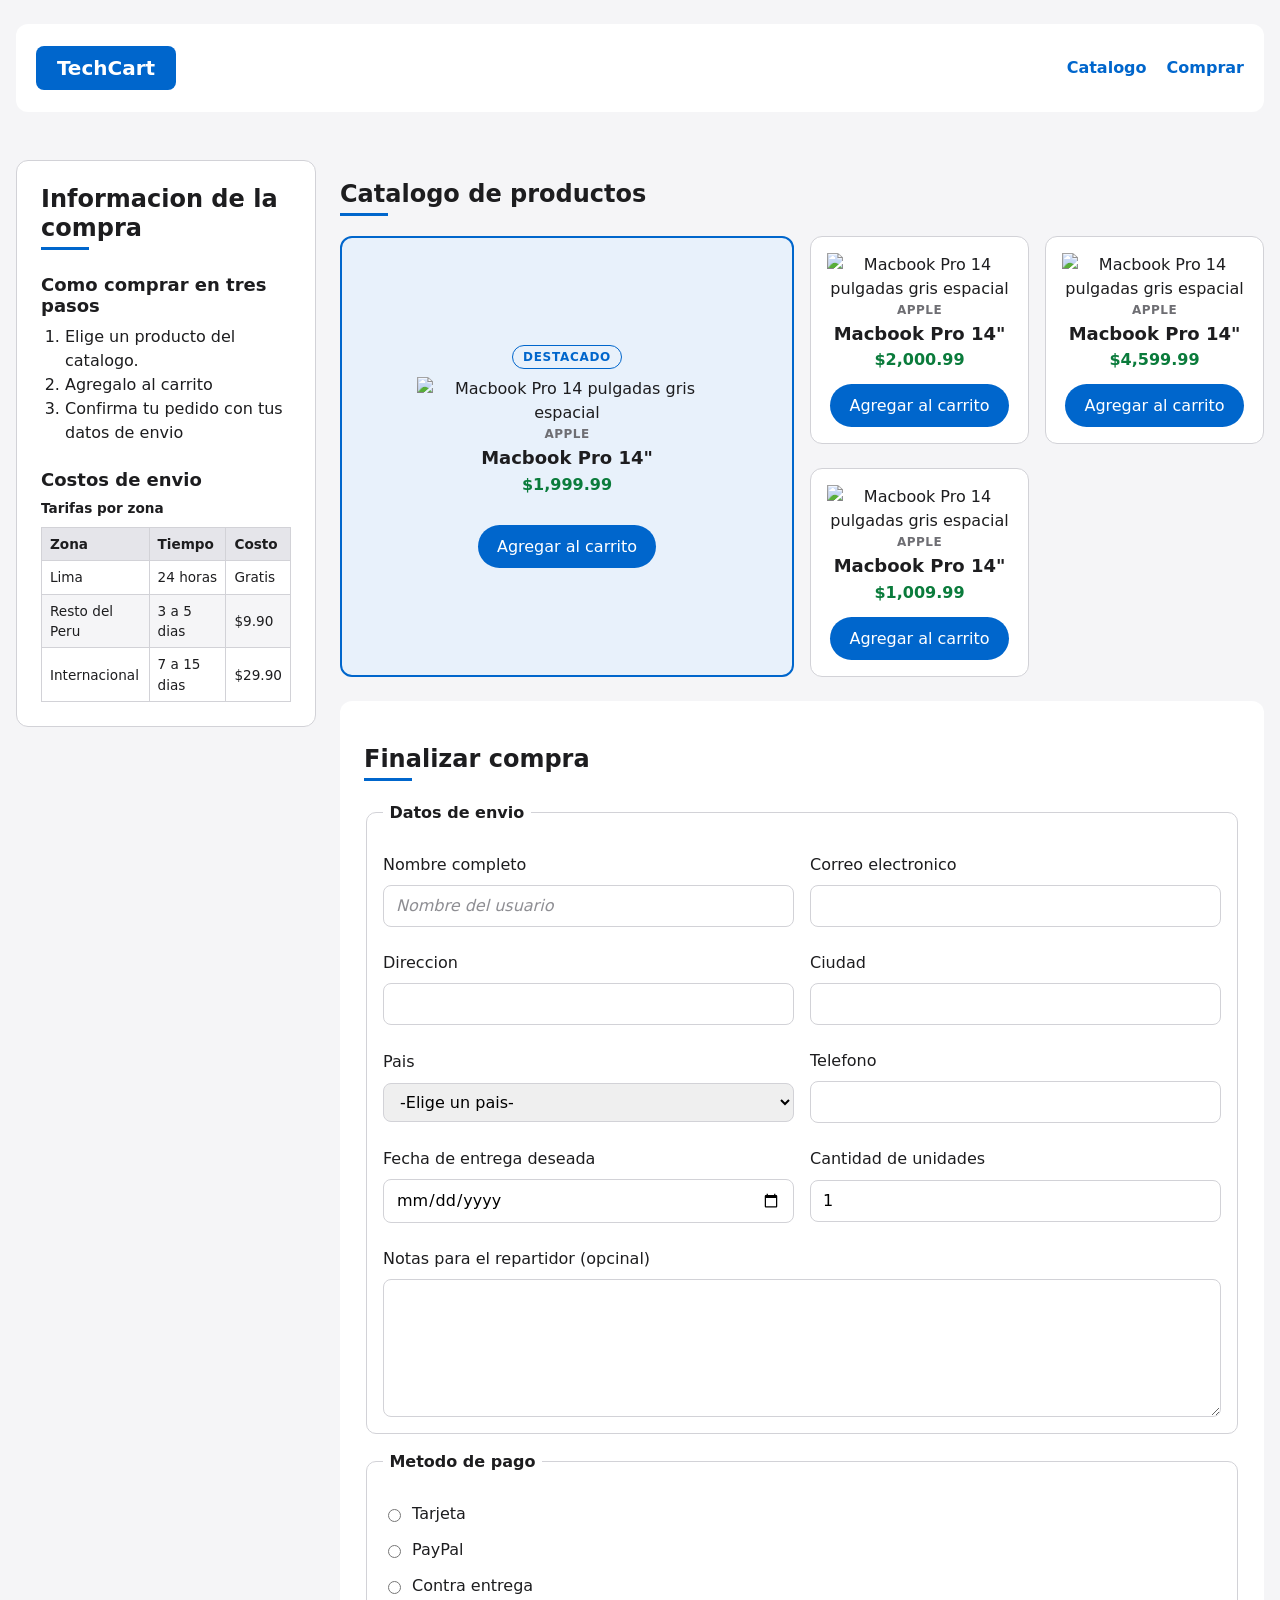
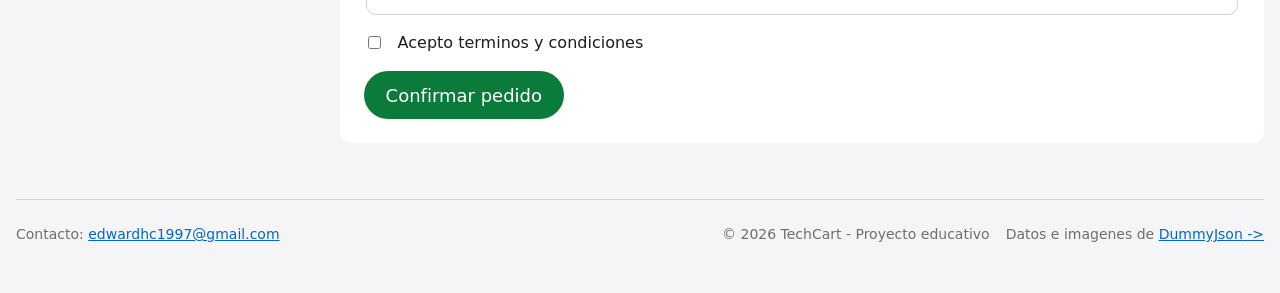
==== G17-Front/index.html @ df603007 "Primer commit: proyectos frontend" ====
<!DOCTYPE html> <!--html v5-->
<html lang="es">
<head>
    <meta charset="UTF-8"/>
    <meta name="viewport" content="width=device-width, initial-scale=1.0"/>
    <title>TechCart - Tienda electrónica</title>
    <link rel="stylesheet" href="./css/styles.css">
</head>
<body>
    <!-- ENCABEZADO -->
    <header>
        <h1>TechCart</h1>   
        <nav aria-label="Principal">
            <ul>
                <li>
                    <a href="#catalogo">
                        Catalogo
                    </a>
                </li>
                <li>
                    <a href="#compra">
                        Comprar
                    </a>
                </li>
            </ul>
        </nav>
    </header>
    <!-- CONTENIDO PRINCIPAL -->
    <main>
        <section id="catalogo">
            <h2>Catalogo de productos</h2>
            <div class="productos">
                <article class="destacado">
                    <figure>
                        <img src="https://www.appleperu.pe/wp-content/uploads/macbook-pro-retina.jpg" alt="Macbook Pro 14 pulgadas gris espacial" width="200"/>
                        <figcaption>Apple</figcaption>
                    </figure>
                    <h3>Macbook Pro 14"</h3>
                    <p><strong>$1,999.99</strong></p>
                    <button type="button">Agregar al carrito</button>
                </article>
                <article>
                    <figure>
                        <img src="https://encrypted-tbn1.gstatic.com/shopping?q=tbn:ANd9GcS1eCKck5yyiDW08v0Uuzc-LssM4iJC3ttkPCbGSW-JpuJpH_OtZoalXeRYyit1DX0tDM9PaF0aedQP_PSy8K1kUc2Un-b1pr0I8YTPaokJFTWsc5nwQYzluZwKWMaS0CKHa9SD7XUSLw&usqp=CAc" alt="Macbook Pro 14 pulgadas gris espacial" width="200"/>
                        <figcaption>Apple</figcaption>
                    </figure>
                    <h3>Macbook Pro 14"</h3>
                    <p><strong>$2,000.99</strong></p>
                    <button type="button">Agregar al carrito</button>
                </article>
                <article>
                    <figure>
                        <img src="https://cdsassets.apple.com/live/SZLF0YNV/images/sp/111902_mbp14-silver2.png" alt="Macbook Pro 14 pulgadas gris espacial" width="200"/>
                        <figcaption>Apple</figcaption>
                    </figure>
                    <h3>Macbook Pro 14"</h3>
                    <p><strong>$4,599.99</strong></p>
                    <button type="button">Agregar al carrito</button>
                </article>
                <article>
                    <figure>
                        <img src="https://www.appleperu.pe/wp-content/uploads/1990-1.jpg" alt="Macbook Pro 14 pulgadas gris espacial" width="200"/>
                        <figcaption>Apple</figcaption>
                    </figure>
                    <h3>Macbook Pro 14"</h3>
                    <p><strong>$1,009.99</strong></p>
                    <button type="button">Agregar al carrito</button>
                </article>
            <div>
        </section>
        <section id="compra">
            <h2>Finalizar compra</h2>
            <form action="">
                <fieldset class="envio">
                    <legend>Datos de envio</legend>
                    <p>
                        <label for="nombre">Nombre completo</label><br/>
                        <input type="text"  id="nombre" name="nombre" required minlength="3" autocomplete="name" placeholder="Nombre del usuario">
                    </p>
                    <p>
                        <label for="email">Correo electronico</label><br/>
                        <input type="email" id="email" name="email" required autocomplete="email">
                    </p>
                    <p>
                        <label for="direccion">Direccion</label><br/>
                        <input type="text" id="direccion" name="direccion" required minlength="5" autocomplete="address-line1">
                    </p>
                    <p>
                        <label for="ciudad">Ciudad</label><br/>
                        <input type="text" id="ciudad" name="ciudad" list="ciudades" required autocomplete="address-level2">    
                        <datalist id="ciudades">
                            <option value="Lima"></option>
                            <option value="Bogota"></option>
                            <option value="Ciudade de Mexico"></option>
                            <option value="Buenos Aires"></option>
                            <option value="Madrid"></option>
                        </datalist>
                    </p>
                    <p>
                        <label for="pais">Pais</label><br/>
                        <select name="pais" id="pais" required>
                            <option value="">-Elige un pais-</option>
                            <option value="pe">Peru</option>
                            <option value="co">Colombia</option>
                            <option value="mx">Mexico</option>
                            <option value="ar">Argentina</option>
                            <option value="es">Espana</option>
                        </select>
                    </p>
                    <p>
                        <label for="telefono">Telefono</label><br/>
                        <input type="tel" id="telefono" pattern="[0-9]{7,}" title="Solo numeros, al menos 7 digitos" autocomplete="tel">
                    </p>
                    <p>
                        <label for="fecha">Fecha de entrega deseada</label><br/>
                        <input type="date" id="fecha" name="fecha">
                    </p>
                    <p>
                        <label for="cantidad">Cantidad de unidades</label>
                        <input type="number" id="cantidad" name="cantidad" min="1" max="10" step="1" value="1" required>
                    </p>
                    <p class="campo-ancho">
                        <label for="notas">Notas para el repartidor (opcinal)</label>
                        <textarea name="notas" id="notas" rows="5" maxlength="200"></textarea>
                    </p>
                </fieldset>
                <fieldset>
                    <legend>Metodo de pago</legend>
                    <p>
                        <input type="radio" id="pago-tarjeta" name="pago" value="tarjeta" required>
                        <label for="pago-tarjeta">Tarjeta</label>
                    </p>
                    <p>
                        <input type="radio" id="pago-paypal" name="pago" value="paypal">
                        <label for="pago-paypal">PayPal</label>
                    </p>
                    <p>
                        <input type="radio" id="pago-contra" name="pago" value="contraentrega">
                        <label for="pago-contra">Contra entrega</label>
                    </p>
                </fieldset>
                <p>
                    <input type="checkbox" id="terminos" name="terminos" required>
                    <label for="terminos">Acepto terminos y condiciones</label>
                </p>
                <button type="submit">Confirmar pedido</button>
            </form>
        </section>
    </main>
    <aside>
            <h2>Informacion de la compra</h2>
            <h3>Como comprar en tres pasos</h3>
            <ol>
                <li>Elige un producto del catalogo.</li>
                <li>Agregalo al carrito</li>
                <li>Confirma tu pedido con tus datos de envio</li>
            </ol>

            <h3>Costos de envio</h3>
            <table>
                <caption>Tarifas por zona</caption>
                <thead>
                    <tr>
                        <th>Zona</th>
                        <th>Tiempo</th>
                        <th>Costo</th>
                    </tr>
                </thead>
                <tbody>
                    <tr>
                        <td>Lima</td>
                        <td>24 horas</td>
                        <td>Gratis</td>
                    </tr>
                    <tr>
                        <td>Resto del Peru</td>
                        <td>3 a 5 dias</td>
                        <td>$9.90</td>
                    </tr>
                    <tr>
                        <td>Internacional</td>
                        <td>7 a 15 dias</td>
                        <td>$29.90</td>
                    </tr>
                </tbody>
            </table>
    </aside>
    <!-- Footer -->
    <footer>
        <p>&copy; 2026 TechCart - Proyecto educativo</p>
        <p>Datos e imagenes de <a href="https://dummyjson.com" target="_blank" rel="noopener">DummyJson</a></p>
        <address>Contacto: <a href="mailto:edwardhc1997@gmail.com">edwardhc1997@gmail.com</a></address>
    </footer>
</body>
</html>
---- G17-Front/css/styles.css ----
header{
    display: flex;
    flex-direction: column;
    align-items: center;
    background-color: #fff;
    padding: 1rem 1.25rem;
    border-radius: 12px;
    margin-bottom: 1.5rem;
    gap: 16px;
}
/* id ? no, clase ? no, selector -> Si, tenemos header-h1 */
header h1 {
    display: flex;
    flex-flow: row wrap;
    justify-content: center;
    align-items: center ;
    width: 140px;
    height: 44px;
    background-color: #0066cc;
    color: #fff;
    border-radius: 8px;
    font-size: 20px;
    margin: 0;
}
aside{
    display: flex;
    flex-direction: column;
    align-items: stretch;
    gap: 8px;
    background-color: #fff;
    border: 1px solid #d2d2d7;
    border-radius: 12px;
    padding: 1.5rem;
    overflow-x: auto;
}
aside h2, aside h3, aside ol {margin: 0;}
aside h3 {margin-top: 16px;}
/* aside h2::after {
    margin-left: auto;
    margin-right: auto;
} */
aside ol{
    padding-left: 1.5rem;
}
aside table{
    font-size: 0.85rem;
}
aside th, aside td{
    padding: 6px 8px;
}
table{
    width: 100%;
    border-collapse: collapse;
}
caption{
    font-weight: 600;
    text-align: left;
    margin-bottom: 0.5rem;
}
th, td {
    border: 1px solid #d2d2d7;
    padding: 0.5rem 0.75rem;
    text-align: left;
}
th {
    background-color: #e5e5ea;
}
body {
    font-family: system-ui, -apple-system, "Segoe UI", Roboto, san-serif;
    line-height: 1.5;
    color: #1d1d1f;
    background-color: #f5f5f7;
    box-sizing: border-box;
    max-width: 1100px;
    margin-inline: auto; 
    padding: 1rem;
    display: grid;
    grid-template-columns: minmax(0, 1fr);
    grid-template-areas: 
        "cabecera"
        "lateral"
        "contenido"
        "pie";
    grid-auto-rows: auto auto 1fr auto;
    gap: 24px;
    min-height: 100vh;
}
/* id -> clase -> etiqueta (1) */
h1 { color: #0066cc; font-size: 2rem;} 
h2{ font-size: clamp(1.25rem, 1rem + 1,2vw, 1.5rem);}
h2::after{
    content: "";
    display: block;
    width: 3rem;
    height: 3px;
    background-color: #0066cc;
    margin-top: 0.25rem;
}
h3{font-size: 1.125rem;}
h1,h2,h3 {line-height: 1.2;} 
figcaption{
    font-size: 0.75rem; 
    font-weight: 600;
    color: rgb(110, 110, 115);
    text-transform: uppercase;
    letter-spacing: 0.04em;
}
article{
    /* 0 : no crece, 0 : no se enconge, 200px de base */
    /* flex: 0 0 200px;  */
    display: flex;
    flex-direction: column;
    text-align: center; 
    background-color: #fff;
    border: 1px solid #d2d2d7;
    border-radius: 12px;
    padding: 1rem;
}
article img {
    height: auto;
    aspect-ratio: 1;
    object-fit: contain;
}
article button {
    margin-top: auto;
    align-self: center;
}
article h3 {
    margin: 0.25rem 0;
}
article p {
    margin: 0 0 0.75rem;
}
a {color: #0066cc;}
strong {color : hsl(146 85% 26%);}
button{
    background-color: #0066cc;
    color: #fff;
    cursor: pointer;
    border: 0;
    border-radius: 999px;
    padding: 0.6em 1.2em;
}

/* ID */
#compra{
    background-color: #fff;
    border-radius: 12px;
    padding: 1.5rem;
    margin-top: 24px;
}
#compra p {
    display: flex;
    flex-direction: row;
    gap: 8px;
    /* modifica el eje vertical */
    align-items: center;
    flex-wrap: wrap;
}
#compra br {
    display: none;
}
#compra fieldset label {
    flex: 0 0 180px;
}
fieldset{
    border: 1px solid #d2d2d7;
    border-radius: 10px;
    padding: 1rem;
    margin-bottom: 1rem;
}
fieldset p{
    margin: 0.75rem 0;
}
fieldset p:last-child{
    margin-bottom: 0;
}
legend {
    font-weight: 600;
    padding: 0 0.4rem;
}
#compra input,
#compra select,
#compra textarea {
    flex: 0 1 320px;
    min-width: 0;
    padding: 0.5rem 0.75rem;
    border: 1px solid #d2d2d7;
    border-radius: 8px;
}
#compra input[type="radio"], 
#compra input[type="checkbox"] {
    flex: 0 0 auto;
}
#compra[type="radio"] + label,
#compra [type="checkbox"] + label {
    margin-left: 0.35rem;
}
#compra input:user-invalid,
#compra select:user-invalid,
#compra textarea:user-invalid {
    border-color: #c0392b;
}
/* DESCENDIENTE E HIJO DIRECTO */
nav > ul {
    list-style: none; 
    padding: 0; 
    display: flex;
    /* horizontal y 20 pixeles verticales gap : 10px 20px */
    gap: 20px; 
}

nav a {text-decoration: none; font-weight: 600;}
/* ATRIBUTO */
button[type="submit"]{background-color: hsl(146 85% 26%); font-size: 1.125rem;}


/* PSEUDO-CLASES */

nav a:hover{
    text-decoration: underline;
}
button:hover{
    filter: brightness(1.1);
}
tbody tr:nth-child(even) {
    background-color: #f5f5f7;
}
tbody tr:hover{
    background-color: rgba(0 , 102, 204, 0.08);
}
a:focus-visible,
button:focus-visible,
select:focus-visible,
input:focus-visible,
textarea:focus-visible{
    outline: 3px solid #0066cc;
    outline-offset: 2px;
}
::placeholder { 
    color: #8e8e93;
    font-style: italic;
}
.destacado::before {
    content: "Destacado";
    align-self: center;
    display: inline-block;
    color: #0066cc;
    font-size: 0.75rem;
    font-weight: 700;
    text-transform: uppercase;
    letter-spacing: 0.06em;
    border: 1px solid #0066cc;
    border-radius: 999px;
    padding: 0.15rem 0.6rem;
    margin-bottom: 0.5rem;
}
a[target="_blank"]::after{
    content: " ->";
}

/* Herencia */
input, select, textarea, button{
    font: inherit
}
figure{
    margin: 0 0 0 0;
}

.destacado {
    background-color: #e8f1fb; 
    border-color: #0066cc;
    border-width: 2px;
    justify-content: center;
}
.destacado img {
    width: 100%;
    max-width: 300px;
}
.destacado button{
    margin-top: 16px;
}
footer {
    display: flex;
    flex-wrap: wrap;
    align-items: center;
    gap: 16px;
    margin-top: 2rem;
    padding: 1.5rem 0;
    border-top: 1px solid #d2d2d7;
    text-align: center;
    color: #6e6e73;
    font-size: 0.875rem;
}
footer p,
footer address {
    margin: 0;
}
footer address{
    order: -1;
    margin-right: auto;
    font-style: normal;
}
.productos{
    display: grid;
    grid-template-columns: repeat(auto-fill, minmax(200px,1fr));
    /* primero filas / columnas */
    gap: 24px 16px;
}
header{grid-area: cabecera;}
main{grid-area: contenido;}
aside{grid-area: lateral; align-self: start;}
footer{grid-area: pie;}
.envio{
    display: grid;
    grid-template-columns: 1fr;
    gap: 0 16px;
}
#compra .envio label,
#compra .envio input,
#compra .envio select,
#compra .envio textarea {
    flex-basis: 100%;
}
.campo-ancho { 
    grid-column: 1/-1;
}

@media(min-width: 48em) {
    header {
        flex-direction: row;
        justify-content: space-between;
        align-items: center;
    }
    .productos {
        grid-auto-rows: 1fr;
    }
    .destacado {
        grid-column: span 2;
        grid-row: span 2;
    }
    .envio {
        grid-template-columns: 1fr 1fr;
    }
}
@media(min-width : 64em) {
    body {
        grid-template-columns: 300px minmax(0, 1fr);
        grid-template-areas: 
        "cabecera cabecera"
        "lateral contenido"
        "pie pie";
        grid-template-rows: auto 1fr auto;
    }
}
@media (min-width: 75em) {
    body {
        max-width: 1280px;
    }
}
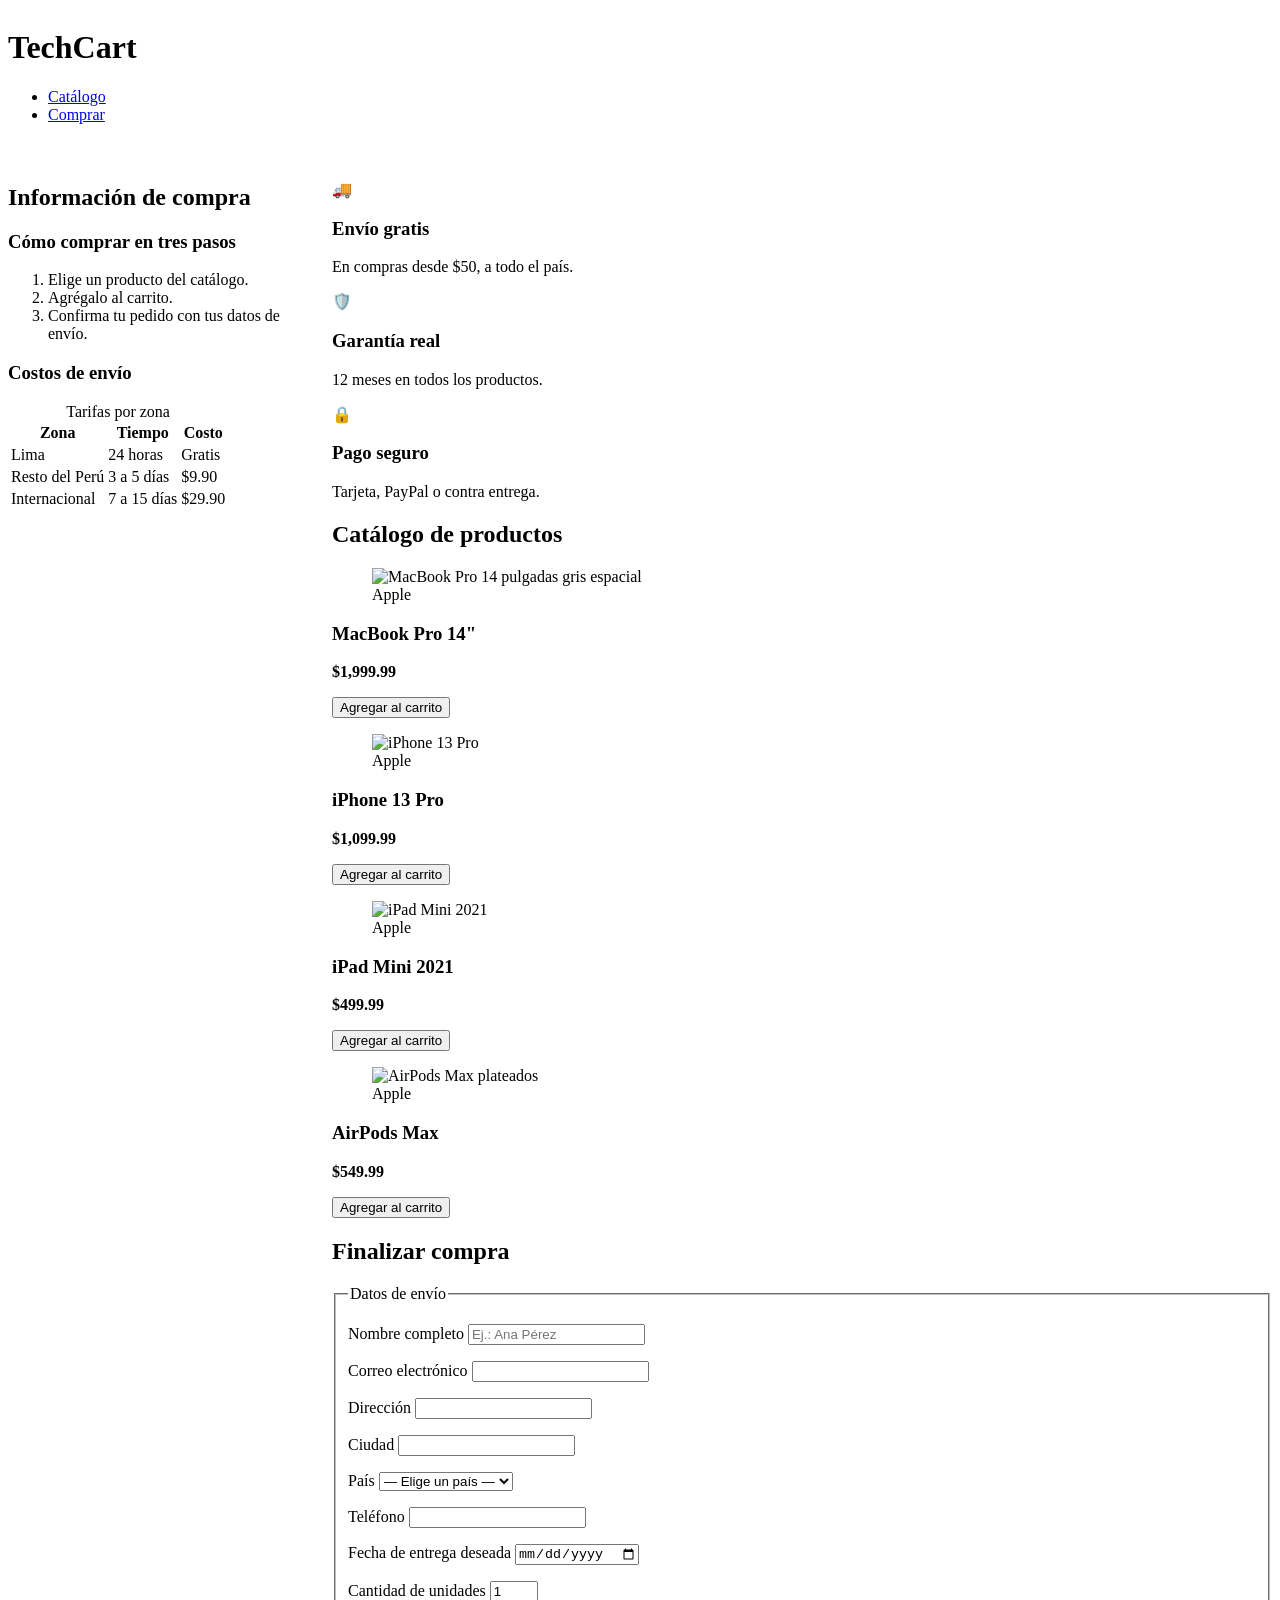
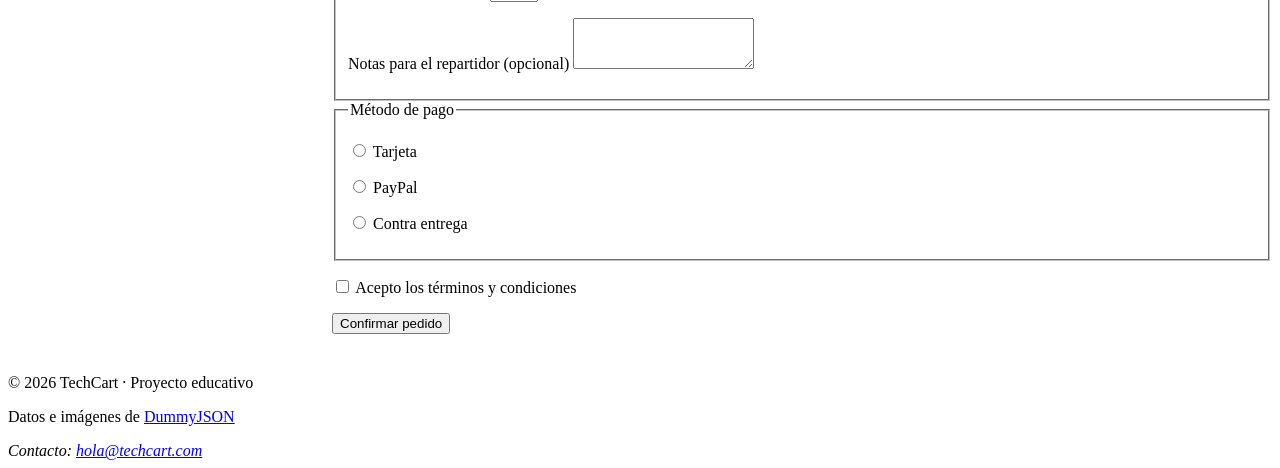
==== commit 80bead30: "actividad clase 8 y 9(1,2,3)" ====
--- a/G17-Front/index.html
+++ b/G17-Front/index.html
@@ -1,195 +1,371 @@
-<!DOCTYPE html> <!--html v5-->
+<!DOCTYPE html>
+
 <html lang="es">
 <head>
-    <meta charset="UTF-8"/>
-    <meta name="viewport" content="width=device-width, initial-scale=1.0"/>
-    <title>TechCart - Tienda electrónica</title>
-    <link rel="stylesheet" href="./css/styles.css">
+  <meta charset="UTF-8" />
+  <meta name="viewport" content="width=device-width, initial-scale=1.0" />
+  <title>TechCart — Tienda de electrónica</title>
+
+  <link rel="stylesheet" href="./css/styles.css" />
+
+  <script src="https://cdn.jsdelivr.net/npm/@tailwindcss/browser@4"></script>
+  <script defer src="./js/main.js"></script>
+  <style type="text/tailwindcss">
+    
+    @theme {
+
+      --color-marca:        #0066cc;
+      --color-sobre-marca:  #fff;
+      --color-exito:        hsl(146 85% 26%);
+      --color-error:        #c0392b;
+      --color-fondo:        #f5f5f7;
+      --color-fondo-suave:  #e5e5ea;
+      --color-tarjeta:      #fff;
+      --color-resalte:      #e8f1fb;
+      --color-texto:        #1d1d1f;
+      --color-texto-suave:  #6e6e73;
+      --color-borde:        #d2d2d7;
+
+      --radius-tarjeta: 12px;
+
+      --font-sans: system-ui, -apple-system, "Segoe UI", Roboto, sans-serif;
+
+      --text-seccion: clamp(1.25rem, 1rem + 1.2vw, 1.5rem);
+
+      --animate-aparecer: aparecer 0.5s ease-out backwards;
+      --animate-latido:   latido 1.6s ease-in-out infinite alternate;
+
+      --breakpoint-monitor: 75rem;
+
+      --container-pagina: 1100px;
+      --container-ancha:  1280px;
+    }
+
+    @media (prefers-color-scheme: dark) {
+      :root {
+        --color-marca:        #3d9bff;
+        --color-sobre-marca:  #0b1220;
+        --color-exito:        #30d158;
+        --color-error:        #ff6b5e;
+        --color-fondo:        #111114;
+        --color-fondo-suave:  #2c2c2e;
+        --color-tarjeta:      #1d1d1f;
+        --color-resalte:      #0e2439;
+        --color-texto:        #f5f5f7;
+        --color-texto-suave:  #a1a1a6;
+        --color-borde:        #3a3a3c;
+      }
+    }
+
+    @layer components {
+
+      .tarjeta {
+        @apply bg-tarjeta border border-borde rounded-tarjeta p-4;
+      }
+
+      .boton {
+        @apply bg-marca text-sobre-marca cursor-pointer rounded-full px-[1.2em] py-[0.6em]
+               transition-[transform,filter] duration-150
+               hover:brightness-110 hover:-translate-y-px
+               focus-visible:brightness-110 focus-visible:-translate-y-px
+               active:translate-y-0 active:scale-95
+               focus-visible:outline-3 focus-visible:outline-marca focus-visible:outline-offset-2
+               motion-reduce:transition-none;
+      }
+
+      .campo {
+        @apply basis-full min-w-0 px-3 py-2 border border-borde rounded-lg
+               bg-fondo text-texto
+               placeholder:text-texto-suave placeholder:italic
+               user-invalid:border-error
+               focus-visible:outline-3 focus-visible:outline-marca focus-visible:outline-offset-2;
+      }
+
+      .titulo-seccion {
+        @apply text-seccion leading-tight
+               after:content-[''] after:block after:w-12 after:h-[3px]
+               after:bg-marca after:mt-1;
+      }
+    }
+  </style>
 </head>
-<body>
-    <!-- ENCABEZADO -->
-    <header>
-        <h1>TechCart</h1>   
-        <nav aria-label="Principal">
-            <ul>
-                <li>
-                    <a href="#catalogo">
-                        Catalogo
-                    </a>
-                </li>
-                <li>
-                    <a href="#compra">
-                        Comprar
-                    </a>
-                </li>
-            </ul>
-        </nav>
-    </header>
-    <!-- CONTENIDO PRINCIPAL -->
-    <main>
-        <section id="catalogo">
-            <h2>Catalogo de productos</h2>
-            <div class="productos">
-                <article class="destacado">
-                    <figure>
-                        <img src="https://www.appleperu.pe/wp-content/uploads/macbook-pro-retina.jpg" alt="Macbook Pro 14 pulgadas gris espacial" width="200"/>
-                        <figcaption>Apple</figcaption>
-                    </figure>
-                    <h3>Macbook Pro 14"</h3>
-                    <p><strong>$1,999.99</strong></p>
-                    <button type="button">Agregar al carrito</button>
-                </article>
-                <article>
-                    <figure>
-                        <img src="https://encrypted-tbn1.gstatic.com/shopping?q=tbn:ANd9GcS1eCKck5yyiDW08v0Uuzc-LssM4iJC3ttkPCbGSW-JpuJpH_OtZoalXeRYyit1DX0tDM9PaF0aedQP_PSy8K1kUc2Un-b1pr0I8YTPaokJFTWsc5nwQYzluZwKWMaS0CKHa9SD7XUSLw&usqp=CAc" alt="Macbook Pro 14 pulgadas gris espacial" width="200"/>
-                        <figcaption>Apple</figcaption>
-                    </figure>
-                    <h3>Macbook Pro 14"</h3>
-                    <p><strong>$2,000.99</strong></p>
-                    <button type="button">Agregar al carrito</button>
-                </article>
-                <article>
-                    <figure>
-                        <img src="https://cdsassets.apple.com/live/SZLF0YNV/images/sp/111902_mbp14-silver2.png" alt="Macbook Pro 14 pulgadas gris espacial" width="200"/>
-                        <figcaption>Apple</figcaption>
-                    </figure>
-                    <h3>Macbook Pro 14"</h3>
-                    <p><strong>$4,599.99</strong></p>
-                    <button type="button">Agregar al carrito</button>
-                </article>
-                <article>
-                    <figure>
-                        <img src="https://www.appleperu.pe/wp-content/uploads/1990-1.jpg" alt="Macbook Pro 14 pulgadas gris espacial" width="200"/>
-                        <figcaption>Apple</figcaption>
-                    </figure>
-                    <h3>Macbook Pro 14"</h3>
-                    <p><strong>$1,009.99</strong></p>
-                    <button type="button">Agregar al carrito</button>
-                </article>
-            <div>
-        </section>
-        <section id="compra">
-            <h2>Finalizar compra</h2>
-            <form action="">
-                <fieldset class="envio">
-                    <legend>Datos de envio</legend>
-                    <p>
-                        <label for="nombre">Nombre completo</label><br/>
-                        <input type="text"  id="nombre" name="nombre" required minlength="3" autocomplete="name" placeholder="Nombre del usuario">
-                    </p>
-                    <p>
-                        <label for="email">Correo electronico</label><br/>
-                        <input type="email" id="email" name="email" required autocomplete="email">
-                    </p>
-                    <p>
-                        <label for="direccion">Direccion</label><br/>
-                        <input type="text" id="direccion" name="direccion" required minlength="5" autocomplete="address-line1">
-                    </p>
-                    <p>
-                        <label for="ciudad">Ciudad</label><br/>
-                        <input type="text" id="ciudad" name="ciudad" list="ciudades" required autocomplete="address-level2">    
-                        <datalist id="ciudades">
-                            <option value="Lima"></option>
-                            <option value="Bogota"></option>
-                            <option value="Ciudade de Mexico"></option>
-                            <option value="Buenos Aires"></option>
-                            <option value="Madrid"></option>
-                        </datalist>
-                    </p>
-                    <p>
-                        <label for="pais">Pais</label><br/>
-                        <select name="pais" id="pais" required>
-                            <option value="">-Elige un pais-</option>
-                            <option value="pe">Peru</option>
-                            <option value="co">Colombia</option>
-                            <option value="mx">Mexico</option>
-                            <option value="ar">Argentina</option>
-                            <option value="es">Espana</option>
-                        </select>
-                    </p>
-                    <p>
-                        <label for="telefono">Telefono</label><br/>
-                        <input type="tel" id="telefono" pattern="[0-9]{7,}" title="Solo numeros, al menos 7 digitos" autocomplete="tel">
-                    </p>
-                    <p>
-                        <label for="fecha">Fecha de entrega deseada</label><br/>
-                        <input type="date" id="fecha" name="fecha">
-                    </p>
-                    <p>
-                        <label for="cantidad">Cantidad de unidades</label>
-                        <input type="number" id="cantidad" name="cantidad" min="1" max="10" step="1" value="1" required>
-                    </p>
-                    <p class="campo-ancho">
-                        <label for="notas">Notas para el repartidor (opcinal)</label>
-                        <textarea name="notas" id="notas" rows="5" maxlength="200"></textarea>
-                    </p>
-                </fieldset>
-                <fieldset>
-                    <legend>Metodo de pago</legend>
-                    <p>
-                        <input type="radio" id="pago-tarjeta" name="pago" value="tarjeta" required>
-                        <label for="pago-tarjeta">Tarjeta</label>
-                    </p>
-                    <p>
-                        <input type="radio" id="pago-paypal" name="pago" value="paypal">
-                        <label for="pago-paypal">PayPal</label>
-                    </p>
-                    <p>
-                        <input type="radio" id="pago-contra" name="pago" value="contraentrega">
-                        <label for="pago-contra">Contra entrega</label>
-                    </p>
-                </fieldset>
-                <p>
-                    <input type="checkbox" id="terminos" name="terminos" required>
-                    <label for="terminos">Acepto terminos y condiciones</label>
-                </p>
-                <button type="submit">Confirmar pedido</button>
-            </form>
-        </section>
-    </main>
-    <aside>
-            <h2>Informacion de la compra</h2>
-            <h3>Como comprar en tres pasos</h3>
-            <ol>
-                <li>Elige un producto del catalogo.</li>
-                <li>Agregalo al carrito</li>
-                <li>Confirma tu pedido con tus datos de envio</li>
-            </ol>
-
-            <h3>Costos de envio</h3>
-            <table>
-                <caption>Tarifas por zona</caption>
-                <thead>
-                    <tr>
-                        <th>Zona</th>
-                        <th>Tiempo</th>
-                        <th>Costo</th>
-                    </tr>
-                </thead>
-                <tbody>
-                    <tr>
-                        <td>Lima</td>
-                        <td>24 horas</td>
-                        <td>Gratis</td>
-                    </tr>
-                    <tr>
-                        <td>Resto del Peru</td>
-                        <td>3 a 5 dias</td>
-                        <td>$9.90</td>
-                    </tr>
-                    <tr>
-                        <td>Internacional</td>
-                        <td>7 a 15 dias</td>
-                        <td>$29.90</td>
-                    </tr>
-                </tbody>
-            </table>
-    </aside>
-    <!-- Footer -->
-    <footer>
-        <p>&copy; 2026 TechCart - Proyecto educativo</p>
-        <p>Datos e imagenes de <a href="https://dummyjson.com" target="_blank" rel="noopener">DummyJson</a></p>
-        <address>Contacto: <a href="mailto:edwardhc1997@gmail.com">edwardhc1997@gmail.com</a></address>
-    </footer>
+
+<body class="bg-fondo text-texto max-w-pagina monitor:max-w-ancha mx-auto p-4 lg:p-5 monitor:p-7">
+
+  <header class="flex flex-col items-start gap-4 bg-tarjeta rounded-tarjeta py-4 px-5
+                 md:flex-row md:justify-between md:items-center">
+
+    <h1 class="flex items-center justify-center w-35 h-11 bg-marca text-sobre-marca rounded-lg text-xl">TechCart</h1>
+
+    <nav aria-label="Principal">
+
+      <ul class="flex gap-5">
+        <li><a class="text-marca font-semibold no-underline hover:underline" href="#catalogo">Catálogo</a></li>
+        <li><a class="text-marca font-semibold no-underline hover:underline" href="#compra">Comprar</a></li>
+      </ul>
+    </nav>
+  </header>
+
+  <main>
+
+    <section class="grid grid-cols-[repeat(auto-fit,minmax(min(150px,100%),1fr))] gap-4 mb-6"
+             aria-label="Beneficios de la tienda">
+      <article class="tarjeta text-center">
+        <p class="text-3xl mb-1" aria-hidden="true">🚚</p>
+        <h3 class="text-base leading-tight mb-1">Envío gratis</h3>
+        <p class="text-sm text-texto-suave">En compras desde $50, a todo el país.</p>
+      </article>
+      <article class="tarjeta text-center">
+        <p class="text-3xl mb-1" aria-hidden="true">🛡️</p>
+        <h3 class="text-base leading-tight mb-1">Garantía real</h3>
+        <p class="text-sm text-texto-suave">12 meses en todos los productos.</p>
+      </article>
+      <article class="tarjeta text-center">
+        <p class="text-3xl mb-1" aria-hidden="true">🔒</p>
+        <h3 class="text-base leading-tight mb-1">Pago seguro</h3>
+        <p class="text-sm text-texto-suave">Tarjeta, PayPal o contra entrega.</p>
+      </article>
+    </section>
+
+    <section id="catalogo">
+      <h2 class="titulo-seccion">Catálogo de productos</h2>
+
+      <div class="grid grid-cols-[repeat(auto-fill,minmax(200px,1fr))] gap-y-6 gap-x-4 md:auto-rows-fr">
+
+        <article class="tarjeta group flex flex-col justify-center text-center
+                        bg-resalte border-marca border-2 md:col-span-2 md:row-span-2
+                        transition-[transform,box-shadow] duration-200
+                        hover:-translate-y-1 hover:shadow-lg dark:hover:ring-1 dark:hover:ring-marca
+                        animate-aparecer
+                        motion-reduce:transition-none motion-reduce:animate-none
+                        before:content-['Destacado'] before:inline-block before:self-center
+                        before:text-marca before:text-xs before:font-bold before:uppercase
+                        before:tracking-wider before:border before:border-marca
+                        before:rounded-full before:px-2.5 before:py-0.5 before:mb-2
+                        before:animate-latido motion-reduce:before:animate-none">
+          <figure class="mb-3">
+
+            <img class="w-full max-w-75 aspect-square object-contain dark:brightness-90"
+                 src="https://cdn.dummyjson.com/product-images/laptops/apple-macbook-pro-14-inch-space-grey/thumbnail.webp"
+                 alt="MacBook Pro 14 pulgadas gris espacial" width="200" />
+            <figcaption class="text-xs font-semibold text-texto-suave uppercase tracking-wide">Apple</figcaption>
+          </figure>
+          <h3 class="text-lg leading-tight my-1 group-hover:text-marca">MacBook Pro 14"</h3>
+          <p class="mb-3"><strong class="text-exito">$1,999.99</strong></p>
+
+          <button class="boton self-center mt-4" type="button">Agregar al carrito</button>
+        </article>
+
+        <article class="tarjeta group flex flex-col text-center
+                        transition-[transform,box-shadow] duration-200
+                        hover:-translate-y-1 hover:shadow-lg dark:hover:ring-1 dark:hover:ring-marca
+                        animate-aparecer
+                        motion-reduce:transition-none motion-reduce:animate-none">
+          <figure class="mb-3">
+            <img class="aspect-square object-contain dark:brightness-90"
+                 src="https://cdn.dummyjson.com/product-images/smartphones/iphone-13-pro/thumbnail.webp"
+                 alt="iPhone 13 Pro" width="200" />
+            <figcaption class="text-xs font-semibold text-texto-suave uppercase tracking-wide">Apple</figcaption>
+          </figure>
+          <h3 class="text-lg leading-tight my-1 group-hover:text-marca">iPhone 13 Pro</h3>
+          <p class="mb-3"><strong class="text-exito">$1,099.99</strong></p>
+
+          <button class="boton self-center mt-auto" type="button">Agregar al carrito</button>
+        </article>
+
+        <article class="tarjeta group flex flex-col text-center
+                        transition-[transform,box-shadow] duration-200
+                        hover:-translate-y-1 hover:shadow-lg dark:hover:ring-1 dark:hover:ring-marca
+                        animate-aparecer
+                        motion-reduce:transition-none motion-reduce:animate-none">
+          <figure class="mb-3">
+            <img class="aspect-square object-contain dark:brightness-90"
+                 src="https://cdn.dummyjson.com/product-images/tablets/ipad-mini-2021-starlight/thumbnail.webp"
+                 alt="iPad Mini 2021" width="200" />
+            <figcaption class="text-xs font-semibold text-texto-suave uppercase tracking-wide">Apple</figcaption>
+          </figure>
+          <h3 class="text-lg leading-tight my-1 group-hover:text-marca">iPad Mini 2021</h3>
+          <p class="mb-3"><strong class="text-exito">$499.99</strong></p>
+          <button class="boton self-center mt-auto" type="button">Agregar al carrito</button>
+        </article>
+
+        <article class="tarjeta group flex flex-col text-center
+                        transition-[transform,box-shadow] duration-200
+                        hover:-translate-y-1 hover:shadow-lg dark:hover:ring-1 dark:hover:ring-marca
+                        animate-aparecer
+                        motion-reduce:transition-none motion-reduce:animate-none">
+          <figure class="mb-3">
+            <img class="aspect-square object-contain dark:brightness-90"
+                 src="https://cdn.dummyjson.com/product-images/mobile-accessories/apple-airpods-max-silver/thumbnail.webp"
+                 alt="AirPods Max plateados" width="200" />
+            <figcaption class="text-xs font-semibold text-texto-suave uppercase tracking-wide">Apple</figcaption>
+          </figure>
+          <h3 class="text-lg leading-tight my-1 group-hover:text-marca">AirPods Max</h3>
+          <p class="mb-3"><strong class="text-exito">$549.99</strong></p>
+          <button class="boton self-center mt-auto" type="button">Agregar al carrito</button>
+        </article>
+
+      </div>
+
+    </section>
+
+    <section id="compra" class="bg-tarjeta rounded-tarjeta p-6 mt-6">
+      <h2 class="titulo-seccion">Finalizar compra</h2>
+
+      <form>
+
+        <fieldset class="border border-borde rounded-lg p-4 mb-4 grid grid-cols-1 gap-x-4 md:grid-cols-2">
+          <legend class="font-semibold px-1.5">Datos de envío</legend>
+
+          <p class="flex flex-wrap items-center gap-2 my-3 last:mb-0">
+            <label class="basis-full" for="nombre">Nombre completo</label>
+            <input class="campo" type="text" id="nombre" name="nombre" required minlength="3"
+                   placeholder="Ej.: Ana Pérez" autocomplete="name" />
+          </p>
+
+          <p class="flex flex-wrap items-center gap-2 my-3 last:mb-0">
+            <label class="basis-full" for="email">Correo electrónico</label>
+            <input class="campo" type="email" id="email" name="email" required autocomplete="email" />
+          </p>
+
+          <p class="flex flex-wrap items-center gap-2 my-3 last:mb-0">
+            <label class="basis-full" for="direccion">Dirección</label>
+            <input class="campo" type="text" id="direccion" name="direccion" required minlength="5"
+                   autocomplete="address-line1" />
+          </p>
+
+          <p class="flex flex-wrap items-center gap-2 my-3 last:mb-0">
+            <label class="basis-full" for="ciudad">Ciudad</label>
+            <input class="campo" type="text" id="ciudad" name="ciudad" list="ciudades" required
+                   autocomplete="address-level2" />
+            <datalist id="ciudades">
+              <option value="Lima"></option>
+              <option value="Bogotá"></option>
+              <option value="Ciudad de México"></option>
+              <option value="Buenos Aires"></option>
+              <option value="Madrid"></option>
+            </datalist>
+          </p>
+
+          <p class="flex flex-wrap items-center gap-2 my-3 last:mb-0">
+            <label class="basis-full" for="pais">País</label>
+            <select class="campo" id="pais" name="pais" required>
+              <option value="">— Elige un país —</option>
+              <option value="pe">Perú</option>
+              <option value="co">Colombia</option>
+              <option value="mx">México</option>
+              <option value="ar">Argentina</option>
+              <option value="es">España</option>
+            </select>
+          </p>
+
+          <p class="flex flex-wrap items-center gap-2 my-3 last:mb-0">
+            <label class="basis-full" for="telefono">Teléfono</label>
+            <input class="campo" type="tel" id="telefono" name="telefono" required pattern="[0-9]{7,}"
+                   title="Solo números, al menos 7 dígitos" autocomplete="tel" />
+          </p>
+
+          <p class="flex flex-wrap items-center gap-2 my-3 last:mb-0">
+            <label class="basis-full" for="fecha">Fecha de entrega deseada</label>
+            <input class="campo" type="date" id="fecha" name="fecha" />
+          </p>
+
+          <p class="flex flex-wrap items-center gap-2 my-3 last:mb-0">
+            <label class="basis-full" for="cantidad">Cantidad de unidades</label>
+            <input class="campo" type="number" id="cantidad" name="cantidad" min="1" max="10" step="1"
+                   value="1" required />
+          </p>
+
+          <p class="flex flex-wrap items-center gap-2 my-3 last:mb-0 col-span-full">
+            <label class="basis-full" for="notas">Notas para el repartidor (opcional)</label>
+            <textarea class="campo" id="notas" name="notas" rows="3" maxlength="200"></textarea>
+          </p>
+        </fieldset>
+
+        <fieldset class="border border-borde rounded-lg p-4 mb-4">
+          <legend class="font-semibold px-1.5">Método de pago</legend>
+
+          <p class="flex flex-wrap items-center gap-2 my-3 last:mb-0">
+            <input class="shrink-0 focus-visible:outline-3 focus-visible:outline-marca focus-visible:outline-offset-2"
+                   type="radio" id="pago-tarjeta" name="pago" value="tarjeta" required />
+            <label for="pago-tarjeta">Tarjeta</label>
+          </p>
+          <p class="flex flex-wrap items-center gap-2 my-3 last:mb-0">
+            <input class="shrink-0 focus-visible:outline-3 focus-visible:outline-marca focus-visible:outline-offset-2"
+                   type="radio" id="pago-paypal" name="pago" value="paypal" />
+            <label for="pago-paypal">PayPal</label>
+          </p>
+          <p class="flex flex-wrap items-center gap-2 my-3 last:mb-0">
+            <input class="shrink-0 focus-visible:outline-3 focus-visible:outline-marca focus-visible:outline-offset-2"
+                   type="radio" id="pago-contra" name="pago" value="contraentrega" />
+            <label for="pago-contra">Contra entrega</label>
+          </p>
+        </fieldset>
+
+        <p class="flex flex-wrap items-center gap-2 my-3">
+          <input class="shrink-0 focus-visible:outline-3 focus-visible:outline-marca focus-visible:outline-offset-2"
+                 type="checkbox" id="terminos" name="terminos" required />
+          <label for="terminos">Acepto los términos y condiciones</label>
+        </p>
+
+        <button class="boton bg-exito text-lg disabled:opacity-50 disabled:cursor-not-allowed"
+                type="submit">Confirmar pedido</button>
+      </form>
+    </section>
+
+  </main>
+
+  <aside class="flex flex-col items-stretch gap-2 bg-tarjeta border border-borde rounded-tarjeta p-6 overflow-x-auto">
+    <h2 class="titulo-seccion">Información de compra</h2>
+
+    <h3 class="text-lg leading-tight mt-4">Cómo comprar en tres pasos</h3>
+
+    <ol class="list-decimal pl-6">
+      <li>Elige un producto del catálogo.</li>
+      <li>Agrégalo al carrito.</li>
+      <li>Confirma tu pedido con tus datos de envío.</li>
+    </ol>
+
+    <h3 class="text-lg leading-tight mt-4">Costos de envío</h3>
+    <table class="w-full border-collapse text-sm">
+      <caption class="font-semibold text-left mb-2">Tarifas por zona</caption>
+      <thead>
+        <tr>
+          <th class="border border-borde px-2 py-1.5 text-left bg-fondo-suave">Zona</th>
+          <th class="border border-borde px-2 py-1.5 text-left bg-fondo-suave">Tiempo</th>
+          <th class="border border-borde px-2 py-1.5 text-left bg-fondo-suave">Costo</th>
+        </tr>
+      </thead>
+      <tbody>
+
+        <tr class="even:bg-fondo hover:bg-resalte">
+          <td class="border border-borde px-2 py-1.5">Lima</td>
+          <td class="border border-borde px-2 py-1.5">24 horas</td>
+          <td class="border border-borde px-2 py-1.5">Gratis</td>
+        </tr>
+        <tr class="even:bg-fondo hover:bg-resalte">
+          <td class="border border-borde px-2 py-1.5">Resto del Perú</td>
+          <td class="border border-borde px-2 py-1.5">3 a 5 días</td>
+          <td class="border border-borde px-2 py-1.5">$9.90</td>
+        </tr>
+        <tr class="even:bg-fondo hover:bg-resalte">
+          <td class="border border-borde px-2 py-1.5">Internacional</td>
+          <td class="border border-borde px-2 py-1.5">7 a 15 días</td>
+          <td class="border border-borde px-2 py-1.5">$29.90</td>
+        </tr>
+      </tbody>
+    </table>
+  </aside>
+
+  <footer class="flex flex-wrap items-center gap-4 py-6 border-t border-borde text-texto-suave text-sm">
+    <p>&copy; 2026 TechCart · Proyecto educativo</p>
+    <p>Datos e imágenes de
+      <a class="text-marca after:content-['↗'] after:ml-1"
+         href="https://dummyjson.com" target="_blank" rel="noopener">DummyJSON</a></p>
+
+    <address class="order-first mr-auto not-italic">Contacto:
+      <a class="text-marca" href="mailto:hola@techcart.com">hola@techcart.com</a></address>
+  </footer>
+
 </body>
 </html>
--- a/G17-Front/css/styles.css
+++ b/G17-Front/css/styles.css
@@ -1,360 +1,42 @@
-header{
-    display: flex;
-    flex-direction: column;
-    align-items: center;
-    background-color: #fff;
-    padding: 1rem 1.25rem;
-    border-radius: 12px;
-    margin-bottom: 1.5rem;
-    gap: 16px;
-}
-/* id ? no, clase ? no, selector -> Si, tenemos header-h1 */
-header h1 {
-    display: flex;
-    flex-flow: row wrap;
-    justify-content: center;
-    align-items: center ;
-    width: 140px;
-    height: 44px;
-    background-color: #0066cc;
-    color: #fff;
-    border-radius: 8px;
-    font-size: 20px;
-    margin: 0;
-}
-aside{
-    display: flex;
-    flex-direction: column;
-    align-items: stretch;
-    gap: 8px;
-    background-color: #fff;
-    border: 1px solid #d2d2d7;
-    border-radius: 12px;
-    padding: 1.5rem;
-    overflow-x: auto;
-}
-aside h2, aside h3, aside ol {margin: 0;}
-aside h3 {margin-top: 16px;}
-/* aside h2::after {
-    margin-left: auto;
-    margin-right: auto;
-} */
-aside ol{
-    padding-left: 1.5rem;
-}
-aside table{
-    font-size: 0.85rem;
-}
-aside th, aside td{
-    padding: 6px 8px;
-}
-table{
-    width: 100%;
-    border-collapse: collapse;
-}
-caption{
-    font-weight: 600;
-    text-align: left;
-    margin-bottom: 0.5rem;
-}
-th, td {
-    border: 1px solid #d2d2d7;
-    padding: 0.5rem 0.75rem;
-    text-align: left;
-}
-th {
-    background-color: #e5e5ea;
-}
-body {
-    font-family: system-ui, -apple-system, "Segoe UI", Roboto, san-serif;
-    line-height: 1.5;
-    color: #1d1d1f;
-    background-color: #f5f5f7;
-    box-sizing: border-box;
-    max-width: 1100px;
-    margin-inline: auto; 
-    padding: 1rem;
-    display: grid;
-    grid-template-columns: minmax(0, 1fr);
-    grid-template-areas: 
-        "cabecera"
-        "lateral"
-        "contenido"
-        "pie";
-    grid-auto-rows: auto auto 1fr auto;
-    gap: 24px;
-    min-height: 100vh;
-}
-/* id -> clase -> etiqueta (1) */
-h1 { color: #0066cc; font-size: 2rem;} 
-h2{ font-size: clamp(1.25rem, 1rem + 1,2vw, 1.5rem);}
-h2::after{
-    content: "";
-    display: block;
-    width: 3rem;
-    height: 3px;
-    background-color: #0066cc;
-    margin-top: 0.25rem;
-}
-h3{font-size: 1.125rem;}
-h1,h2,h3 {line-height: 1.2;} 
-figcaption{
-    font-size: 0.75rem; 
-    font-weight: 600;
-    color: rgb(110, 110, 115);
-    text-transform: uppercase;
-    letter-spacing: 0.04em;
-}
-article{
-    /* 0 : no crece, 0 : no se enconge, 200px de base */
-    /* flex: 0 0 200px;  */
-    display: flex;
-    flex-direction: column;
-    text-align: center; 
-    background-color: #fff;
-    border: 1px solid #d2d2d7;
-    border-radius: 12px;
-    padding: 1rem;
-}
-article img {
-    height: auto;
-    aspect-ratio: 1;
-    object-fit: contain;
-}
-article button {
-    margin-top: auto;
-    align-self: center;
-}
-article h3 {
-    margin: 0.25rem 0;
-}
-article p {
-    margin: 0 0 0.75rem;
-}
-a {color: #0066cc;}
-strong {color : hsl(146 85% 26%);}
-button{
-    background-color: #0066cc;
-    color: #fff;
-    cursor: pointer;
-    border: 0;
-    border-radius: 999px;
-    padding: 0.6em 1.2em;
+:root {
+  color-scheme: light dark;
 }
 
-/* ID */
-#compra{
-    background-color: #fff;
-    border-radius: 12px;
-    padding: 1.5rem;
-    margin-top: 24px;
-}
-#compra p {
-    display: flex;
-    flex-direction: row;
-    gap: 8px;
-    /* modifica el eje vertical */
-    align-items: center;
-    flex-wrap: wrap;
-}
-#compra br {
-    display: none;
-}
-#compra fieldset label {
-    flex: 0 0 180px;
-}
-fieldset{
-    border: 1px solid #d2d2d7;
-    border-radius: 10px;
-    padding: 1rem;
-    margin-bottom: 1rem;
-}
-fieldset p{
-    margin: 0.75rem 0;
-}
-fieldset p:last-child{
-    margin-bottom: 0;
-}
-legend {
-    font-weight: 600;
-    padding: 0 0.4rem;
-}
-#compra input,
-#compra select,
-#compra textarea {
-    flex: 0 1 320px;
-    min-width: 0;
-    padding: 0.5rem 0.75rem;
-    border: 1px solid #d2d2d7;
-    border-radius: 8px;
-}
-#compra input[type="radio"], 
-#compra input[type="checkbox"] {
-    flex: 0 0 auto;
-}
-#compra[type="radio"] + label,
-#compra [type="checkbox"] + label {
-    margin-left: 0.35rem;
-}
-#compra input:user-invalid,
-#compra select:user-invalid,
-#compra textarea:user-invalid {
-    border-color: #c0392b;
-}
-/* DESCENDIENTE E HIJO DIRECTO */
-nav > ul {
-    list-style: none; 
-    padding: 0; 
-    display: flex;
-    /* horizontal y 20 pixeles verticales gap : 10px 20px */
-    gap: 20px; 
+body {
+  display: grid;
+  grid-template-columns: minmax(0, 1fr);
+  grid-template-areas:
+    "cabecera"
+    "lateral"
+    "contenido"
+    "pie";
+  grid-template-rows: auto auto 1fr auto;
+  gap: 24px;
+  min-height: 100vh;
 }
 
-nav a {text-decoration: none; font-weight: 600;}
-/* ATRIBUTO */
-button[type="submit"]{background-color: hsl(146 85% 26%); font-size: 1.125rem;}
+header { grid-area: cabecera; }
+main   { grid-area: contenido; }
+aside  { grid-area: lateral; align-self: start; }
+footer { grid-area: pie; }
 
-
-/* PSEUDO-CLASES */
-
-nav a:hover{
-    text-decoration: underline;
-}
-button:hover{
-    filter: brightness(1.1);
-}
-tbody tr:nth-child(even) {
-    background-color: #f5f5f7;
-}
-tbody tr:hover{
-    background-color: rgba(0 , 102, 204, 0.08);
-}
-a:focus-visible,
-button:focus-visible,
-select:focus-visible,
-input:focus-visible,
-textarea:focus-visible{
-    outline: 3px solid #0066cc;
-    outline-offset: 2px;
-}
-::placeholder { 
-    color: #8e8e93;
-    font-style: italic;
-}
-.destacado::before {
-    content: "Destacado";
-    align-self: center;
-    display: inline-block;
-    color: #0066cc;
-    font-size: 0.75rem;
-    font-weight: 700;
-    text-transform: uppercase;
-    letter-spacing: 0.06em;
-    border: 1px solid #0066cc;
-    border-radius: 999px;
-    padding: 0.15rem 0.6rem;
-    margin-bottom: 0.5rem;
-}
-a[target="_blank"]::after{
-    content: " ->";
+@media (min-width: 64em) {
+  body {
+    grid-template-columns: 300px minmax(0, 1fr);
+    grid-template-areas:
+      "cabecera cabecera"
+      "lateral  contenido"
+      "pie      pie";
+    grid-template-rows: auto 1fr auto;
+  }
 }
 
-/* Herencia */
-input, select, textarea, button{
-    font: inherit
-}
-figure{
-    margin: 0 0 0 0;
+@keyframes aparecer {
+  from { opacity: 0; transform: translateY(12px); }
+  to   { opacity: 1; transform: translateY(0); }
 }
 
-.destacado {
-    background-color: #e8f1fb; 
-    border-color: #0066cc;
-    border-width: 2px;
-    justify-content: center;
-}
-.destacado img {
-    width: 100%;
-    max-width: 300px;
-}
-.destacado button{
-    margin-top: 16px;
-}
-footer {
-    display: flex;
-    flex-wrap: wrap;
-    align-items: center;
-    gap: 16px;
-    margin-top: 2rem;
-    padding: 1.5rem 0;
-    border-top: 1px solid #d2d2d7;
-    text-align: center;
-    color: #6e6e73;
-    font-size: 0.875rem;
-}
-footer p,
-footer address {
-    margin: 0;
-}
-footer address{
-    order: -1;
-    margin-right: auto;
-    font-style: normal;
-}
-.productos{
-    display: grid;
-    grid-template-columns: repeat(auto-fill, minmax(200px,1fr));
-    /* primero filas / columnas */
-    gap: 24px 16px;
-}
-header{grid-area: cabecera;}
-main{grid-area: contenido;}
-aside{grid-area: lateral; align-self: start;}
-footer{grid-area: pie;}
-.envio{
-    display: grid;
-    grid-template-columns: 1fr;
-    gap: 0 16px;
-}
-#compra .envio label,
-#compra .envio input,
-#compra .envio select,
-#compra .envio textarea {
-    flex-basis: 100%;
-}
-.campo-ancho { 
-    grid-column: 1/-1;
-}
-
-@media(min-width: 48em) {
-    header {
-        flex-direction: row;
-        justify-content: space-between;
-        align-items: center;
-    }
-    .productos {
-        grid-auto-rows: 1fr;
-    }
-    .destacado {
-        grid-column: span 2;
-        grid-row: span 2;
-    }
-    .envio {
-        grid-template-columns: 1fr 1fr;
-    }
-}
-@media(min-width : 64em) {
-    body {
-        grid-template-columns: 300px minmax(0, 1fr);
-        grid-template-areas: 
-        "cabecera cabecera"
-        "lateral contenido"
-        "pie pie";
-        grid-template-rows: auto 1fr auto;
-    }
-}
-@media (min-width: 75em) {
-    body {
-        max-width: 1280px;
-    }
+@keyframes latido {
+  from { transform: scale(1); }
+  to   { transform: scale(1.06); }
 }
